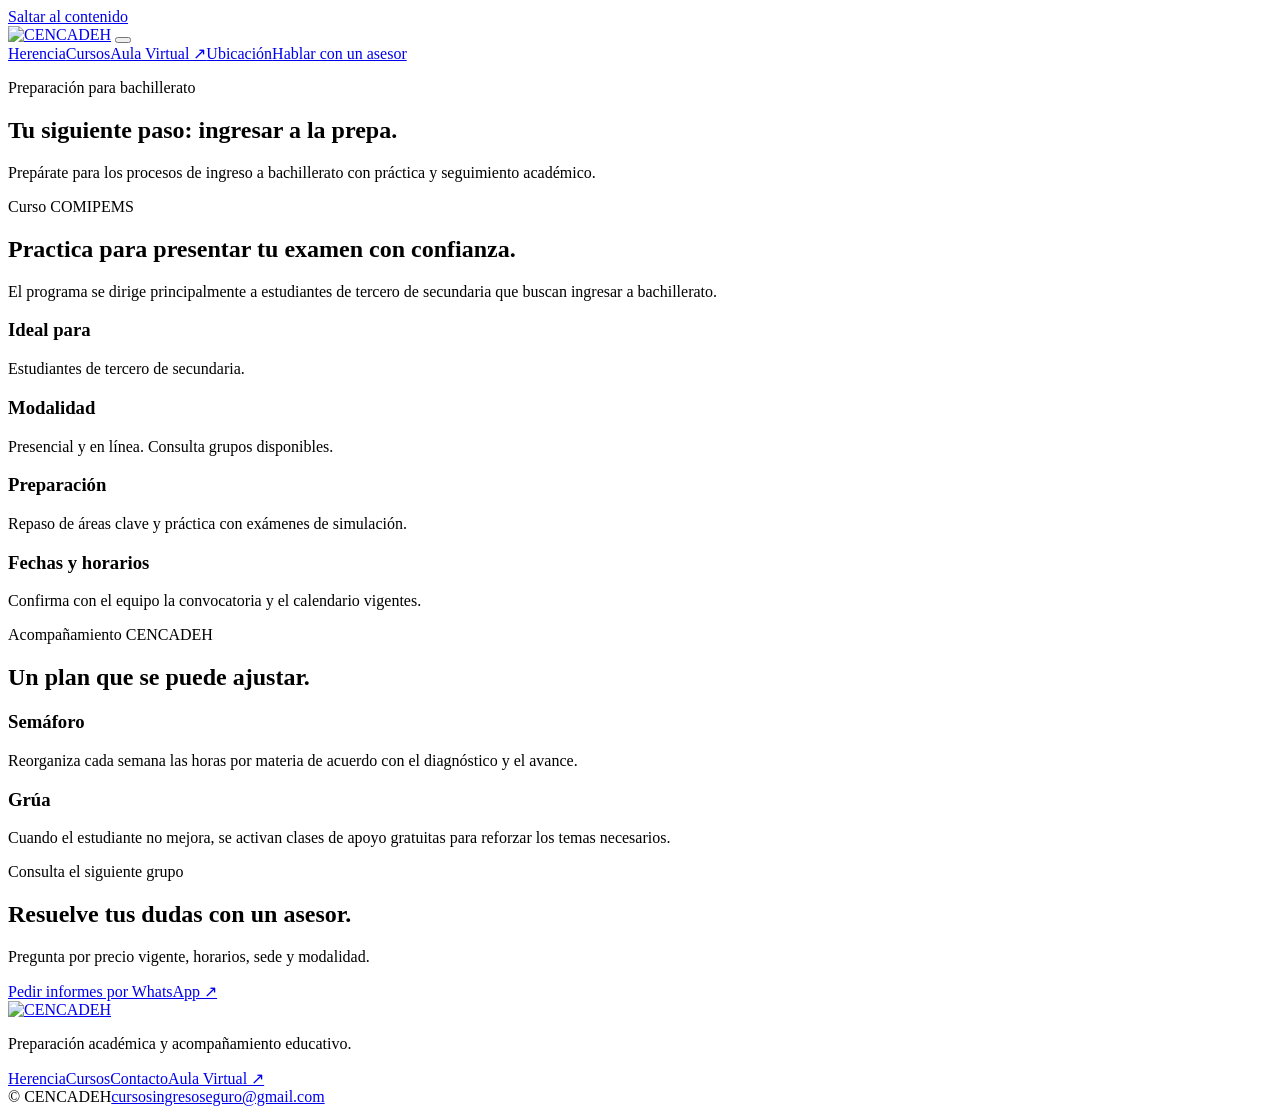
==== bachillerato.html @ 164746c4 "Add files via upload" ====
<!doctype html>
<html lang="es">
<head>
    <meta charset="utf-8">
    <meta name="viewport" content="width=device-width, initial-scale=1">
    <meta name="description" content="Conoce la preparación CENCADEH para el examen de ingreso a bachillerato y consulta con un asesor.">
    <meta name="theme-color" content="#762641">
    <title>Curso COMIPEMS | Preparación CENCADEH</title>
    <link rel="icon" href="img/logocencadeh.png">
    <link rel="stylesheet" href="css/site.css">
</head>
<body>
    <a class="skip-link" href="#contenido">Saltar al contenido</a>
    <header class="site-header"><div class="container nav-shell">
        <a class="brand" href="index.html" aria-label="CENCADEH, inicio"><img src="img/logocencadeh.png" alt="CENCADEH" width="178" height="52"></a>
        <button class="nav-toggle" type="button" data-menu-button aria-expanded="false" aria-controls="main-navigation" aria-label="Abrir menú"><span class="nav-toggle-icon" aria-hidden="true"></span></button>
        <nav class="main-nav" id="main-navigation" data-main-nav aria-label="Navegación principal">
            <a href="cencadeh.html">Herencia</a><a href="courses.html" aria-current="page">Cursos</a><a class="nav-student" href="https://www.cencadeh.com.mx/aulavirtual/" target="_blank" rel="noopener noreferrer">Aula Virtual ↗</a><a href="contact.html#ubicacion">Ubicación</a><a class="nav-cta" href="contact.html">Hablar con un asesor</a>
        </nav>
    </div></header>
    <main id="contenido" data-course-theme="red">
        <section class="page-hero" data-course="red"><div class="page-hero-content"><p class="eyebrow">Preparación para bachillerato</p><h1>Tu siguiente paso: ingresar a la prepa.</h1><p>Prepárate para los procesos de ingreso a bachillerato con práctica y seguimiento académico.</p></div></section>
        <section class="section"><div class="container">
            <div class="section-heading"><p class="eyebrow">Curso COMIPEMS</p><h2>Practica para presentar tu examen con confianza.</h2><p>El programa se dirige principalmente a estudiantes de tercero de secundaria que buscan ingresar a bachillerato.</p></div>
            <div class="details-grid">
                <article class="detail-card"><h3>Ideal para</h3><p>Estudiantes de tercero de secundaria.</p></article>
                <article class="detail-card"><h3>Modalidad</h3><p>Presencial y en línea. Consulta grupos disponibles.</p></article>
                <article class="detail-card"><h3>Preparación</h3><p>Repaso de áreas clave y práctica con exámenes de simulación.</p></article>
                <article class="detail-card"><h3>Fechas y horarios</h3><p>Confirma con el equipo la convocatoria y el calendario vigentes.</p></article>
            </div>
        </div></section>
        <section class="section section-soft"><div class="container">
            <div class="section-heading"><p class="eyebrow">Acompañamiento CENCADEH</p><h2>Un plan que se puede ajustar.</h2></div>
            <div class="benefit-list">
                <article class="benefit-card"><h3>Semáforo</h3><p>Reorganiza cada semana las horas por materia de acuerdo con el diagnóstico y el avance.</p></article>
                <article class="benefit-card"><h3>Grúa</h3><p>Cuando el estudiante no mejora, se activan clases de apoyo gratuitas para reforzar los temas necesarios.</p></article>
            </div>
        </div></section>
        <section class="section"><div class="container cta-panel"><div><p class="eyebrow eyebrow-light">Consulta el siguiente grupo</p><h2>Resuelve tus dudas con un asesor.</h2><p>Pregunta por precio vigente, horarios, sede y modalidad.</p></div><a class="button button-gold" href="https://wa.me/525522035373?text=Hola%20CENCADEH%2C%20quiero%20informes%20del%20curso%20de%20ingreso%20a%20bachillerato." target="_blank" rel="noopener noreferrer">Pedir informes por WhatsApp ↗</a></div></section>
    </main>
    <footer class="footer"><div class="container"><div class="footer-main"><div><a class="footer-brand" href="index.html"><img src="img/logocencadeh.png" alt="CENCADEH" width="150" height="43" loading="lazy"></a><p>Preparación académica y acompañamiento educativo.</p></div><nav class="footer-links" aria-label="Enlaces del pie"><a href="cencadeh.html">Herencia</a><a href="courses.html">Cursos</a><a href="contact.html">Contacto</a><a href="https://www.cencadeh.com.mx/aulavirtual/" target="_blank" rel="noopener noreferrer">Aula Virtual ↗</a></nav></div><div class="footer-bottom"><span>© CENCADEH</span><a href="mailto:cursosingresoseguro@gmail.com">cursosingresoseguro@gmail.com</a></div></div></footer>
    <script src="js/site.js" defer></script>
</body>
</html>
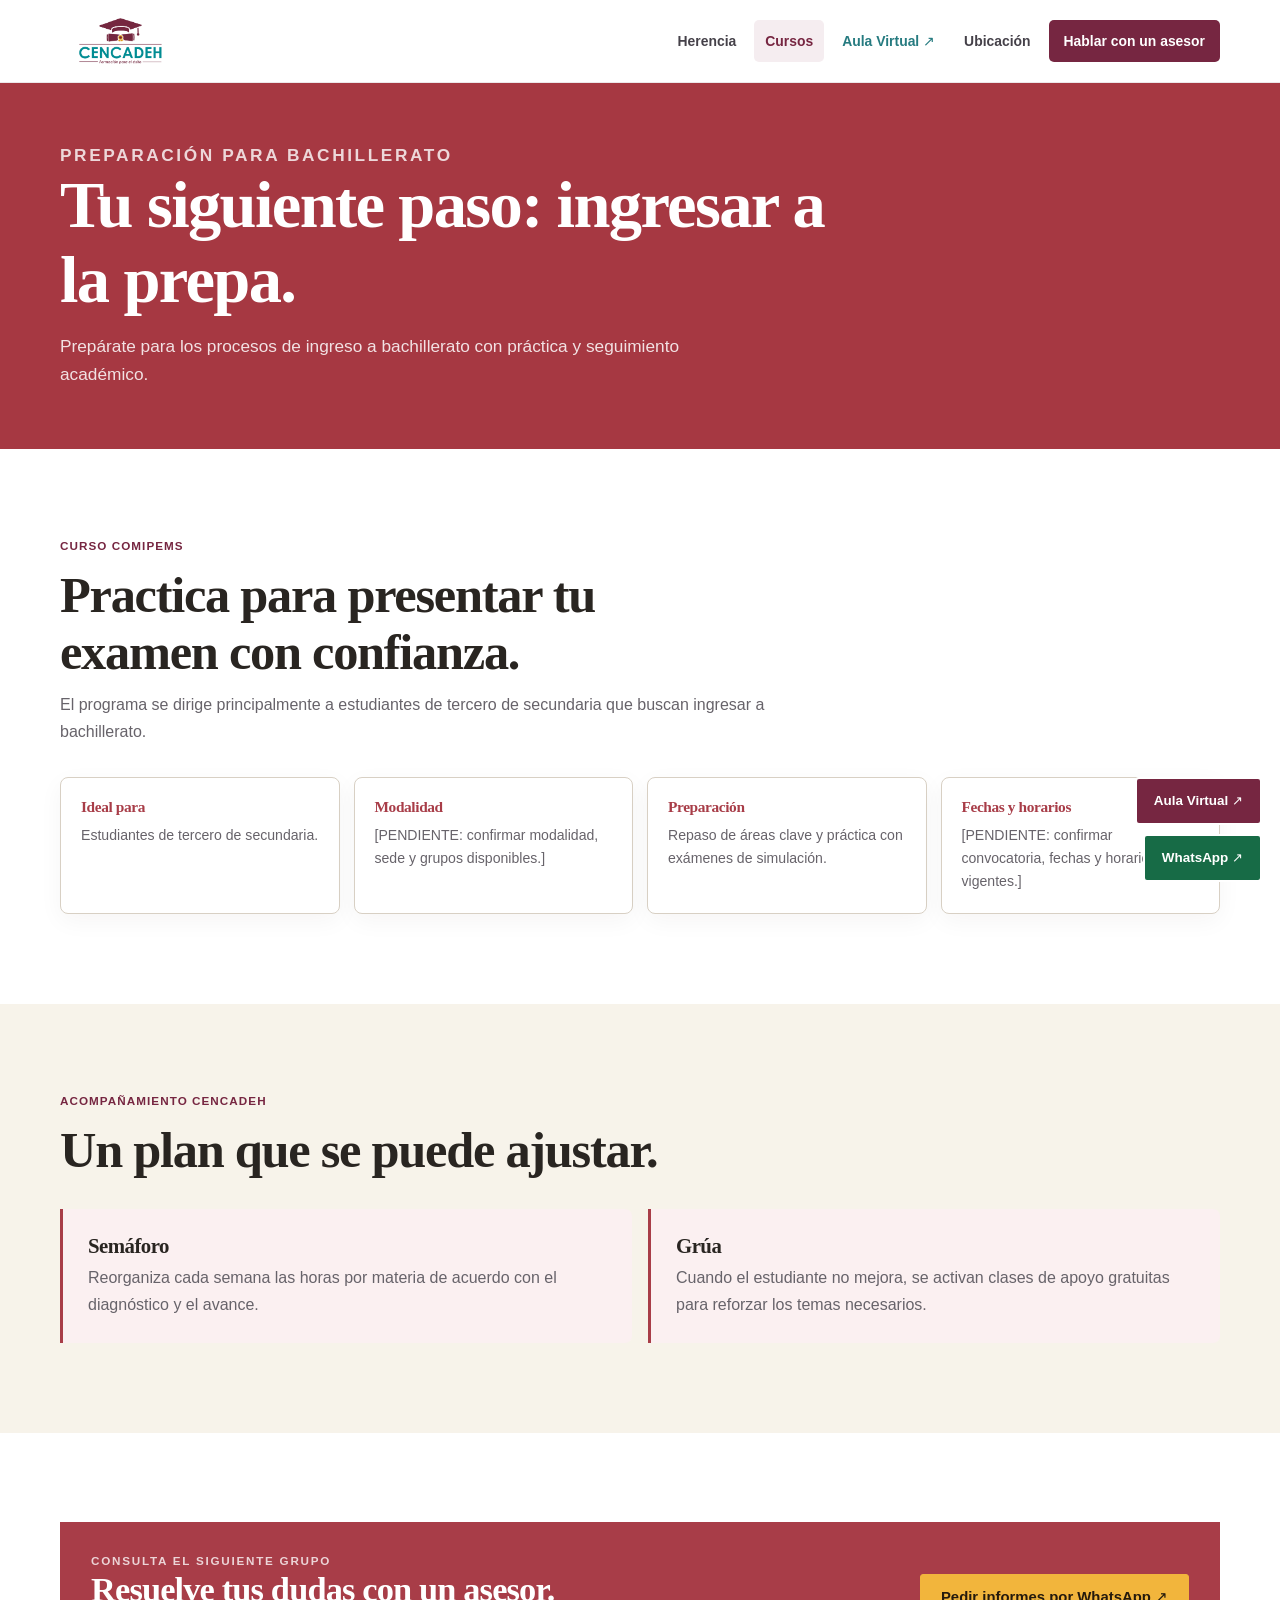
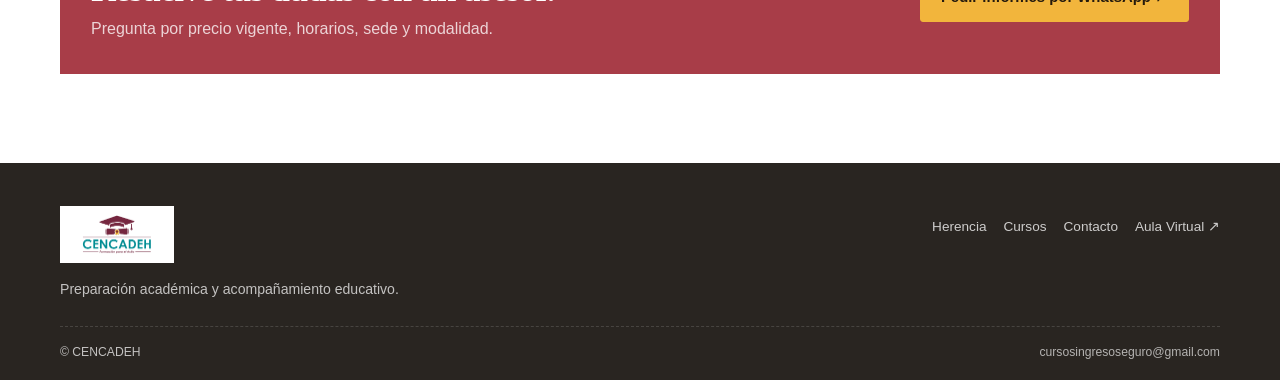
==== commit 28537c15: "Add files via upload" ====
--- a/bachillerato.html
+++ b/bachillerato.html
@@ -24,9 +24,9 @@
             <div class="section-heading"><p class="eyebrow">Curso COMIPEMS</p><h2>Practica para presentar tu examen con confianza.</h2><p>El programa se dirige principalmente a estudiantes de tercero de secundaria que buscan ingresar a bachillerato.</p></div>
             <div class="details-grid">
                 <article class="detail-card"><h3>Ideal para</h3><p>Estudiantes de tercero de secundaria.</p></article>
-                <article class="detail-card"><h3>Modalidad</h3><p>Presencial y en línea. Consulta grupos disponibles.</p></article>
+                <article class="detail-card"><h3>Modalidad</h3><p>[PENDIENTE: confirmar modalidad, sede y grupos disponibles.]</p></article>
                 <article class="detail-card"><h3>Preparación</h3><p>Repaso de áreas clave y práctica con exámenes de simulación.</p></article>
-                <article class="detail-card"><h3>Fechas y horarios</h3><p>Confirma con el equipo la convocatoria y el calendario vigentes.</p></article>
+                <article class="detail-card"><h3>Fechas y horarios</h3><p>[PENDIENTE: confirmar convocatoria, fechas y horarios vigentes.]</p></article>
             </div>
         </div></section>
         <section class="section section-soft"><div class="container">
--- a/css/site.css
+++ b/css/site.css
@@ -0,0 +1,2285 @@
+:root {
+    --plum: #762641;
+    --plum-deep: #451627;
+    --plum-soft: #f5edf0;
+    --teal: #267b80;
+    --gold: #e29400;
+    --ink: #242129;
+    --muted: #67636a;
+    --paper: #faf8f6;
+    --line: #e9e3e1;
+    --white: #fff;
+    --course: var(--plum);
+    --course-soft: var(--plum-soft);
+    font-family: "Segoe UI", Arial, sans-serif;
+    color: var(--ink);
+    background: var(--white);
+    font-synthesis: none;
+    text-rendering: optimizeLegibility;
+}
+
+* {
+    box-sizing: border-box;
+}
+
+html {
+    min-width: 320px;
+    scroll-behavior: smooth;
+    scroll-padding-top: 92px;
+}
+
+body {
+    min-width: 320px;
+    margin: 0;
+    color: var(--ink);
+    background: var(--white);
+    font-size: 16px;
+    line-height: 1.65;
+}
+
+body,
+button,
+a {
+    font-family: "Segoe UI", Arial, sans-serif;
+}
+
+h1,
+h2,
+h3,
+p {
+    margin-top: 0;
+}
+
+h1,
+h2,
+h3 {
+    line-height: 1.13;
+    letter-spacing: -.035em;
+}
+
+h1 {
+    font-size: clamp(2.55rem, 5.5vw, 4.75rem);
+    font-weight: 750;
+}
+
+h2 {
+    font-size: clamp(1.9rem, 3.4vw, 3rem);
+    font-weight: 740;
+}
+
+h3 {
+    font-size: 1.3rem;
+    font-weight: 720;
+}
+
+a {
+    color: var(--plum);
+    text-underline-offset: 3px;
+}
+
+a:focus-visible,
+button:focus-visible {
+    outline: 3px solid var(--gold);
+    outline-offset: 4px;
+}
+
+img {
+    display: block;
+    max-width: 100%;
+}
+
+.skip-link {
+    position: absolute;
+    z-index: 100;
+    top: 8px;
+    left: 8px;
+    padding: 10px 14px;
+    color: #fff;
+    background: var(--plum-deep);
+    transform: translateY(-160%);
+}
+
+.skip-link:focus {
+    transform: translateY(0);
+}
+
+.container {
+    width: min(1160px, calc(100% - 48px));
+    margin-inline: auto;
+}
+
+.site-header {
+    position: sticky;
+    z-index: 20;
+    top: 0;
+    color: var(--ink);
+    background: rgba(255, 255, 255, .97);
+    border-bottom: 1px solid rgba(69, 22, 39, .1);
+    box-shadow: 0 5px 24px rgba(34, 20, 28, .06);
+    backdrop-filter: blur(12px);
+}
+
+.nav-shell {
+    display: flex;
+    min-height: 82px;
+    align-items: center;
+    justify-content: space-between;
+    gap: 24px;
+}
+
+.brand {
+    display: inline-flex;
+    flex: 0 0 auto;
+    align-items: center;
+    text-decoration: none;
+}
+
+.brand img {
+    width: auto;
+    height: 52px;
+    object-fit: contain;
+}
+
+.nav-toggle {
+    display: none;
+    width: 46px;
+    height: 44px;
+    align-items: center;
+    justify-content: center;
+    padding: 0;
+    color: #fff;
+    border: 1px solid var(--plum);
+    border-radius: 7px;
+    background: var(--plum);
+    cursor: pointer;
+}
+
+.nav-toggle:hover {
+    background: var(--plum-deep);
+}
+
+.nav-toggle-icon,
+.nav-toggle-icon::before,
+.nav-toggle-icon::after {
+    position: relative;
+    display: block;
+    width: 21px;
+    height: 2px;
+    border-radius: 2px;
+    background: currentColor;
+    transition: transform .18s ease;
+}
+
+.nav-toggle-icon::before,
+.nav-toggle-icon::after {
+    position: absolute;
+    left: 0;
+    content: "";
+}
+
+.nav-toggle-icon::before {
+    transform: translateY(-6px);
+}
+
+.nav-toggle-icon::after {
+    transform: translateY(6px);
+}
+
+.nav-toggle[aria-expanded="true"] .nav-toggle-icon {
+    background: transparent;
+}
+
+.nav-toggle[aria-expanded="true"] .nav-toggle-icon::before {
+    transform: rotate(45deg);
+}
+
+.nav-toggle[aria-expanded="true"] .nav-toggle-icon::after {
+    transform: rotate(-45deg);
+}
+
+.main-nav {
+    display: flex;
+    align-items: center;
+    justify-content: flex-end;
+    gap: 7px;
+}
+
+.main-nav a {
+    display: inline-flex;
+    min-height: 42px;
+    align-items: center;
+    padding: 8px 11px;
+    color: #454149;
+    border-radius: 5px;
+    font-size: .87rem;
+    font-weight: 650;
+    text-decoration: none;
+    white-space: nowrap;
+}
+
+.main-nav a:hover,
+.main-nav a[aria-current="page"]:not(.button) {
+    color: var(--plum);
+    background: var(--plum-soft);
+}
+
+.main-nav .nav-student {
+    color: var(--teal);
+}
+
+.button {
+    display: inline-flex;
+    min-height: 48px;
+    align-items: center;
+    justify-content: center;
+    gap: 9px;
+    padding: 11px 20px;
+    color: #fff;
+    border: 1px solid var(--plum);
+    border-radius: 6px;
+    background: var(--plum);
+    font-size: .93rem;
+    font-weight: 720;
+    line-height: 1.3;
+    text-align: center;
+    text-decoration: none;
+    transition: transform .18s ease, background-color .18s ease, box-shadow .18s ease;
+}
+
+.button:hover {
+    color: #fff;
+    background: var(--plum-deep);
+    box-shadow: 0 7px 18px rgba(69, 22, 39, .16);
+    transform: translateY(-2px);
+}
+
+.button-gold {
+    color: #251a0d;
+    border-color: #f2b53c;
+    background: #f2b53c;
+}
+
+.button-gold:hover {
+    color: #251a0d;
+    border-color: #ffca60;
+    background: #ffca60;
+}
+
+.button-outline {
+    color: #fff;
+    border-color: rgba(255, 255, 255, .75);
+    background: transparent;
+}
+
+.button-outline:hover {
+    color: var(--plum-deep);
+    border-color: #fff;
+    background: #fff;
+}
+
+.nav-cta {
+    min-height: 42px;
+    padding: 9px 15px !important;
+    color: #fff !important;
+    background: var(--plum) !important;
+}
+
+.eyebrow {
+    margin-bottom: 12px;
+    color: var(--plum);
+    font-size: .73rem;
+    font-weight: 800;
+    letter-spacing: .15em;
+    line-height: 1.4;
+    text-transform: uppercase;
+}
+
+.eyebrow-light {
+    color: #f3c057;
+}
+
+.hero {
+    position: relative;
+    display: grid;
+    min-height: 590px;
+    overflow: hidden;
+    align-items: center;
+    color: #fff;
+    background: var(--plum-deep);
+}
+
+.hero::before {
+    position: absolute;
+    inset: 0 0 0 auto;
+    width: 53%;
+    background-image: linear-gradient(90deg, var(--plum-deep), rgba(69, 22, 39, .06) 40%), url("../img/cencadeh.jpg");
+    background-position: center, center 47%;
+    background-size: cover;
+    content: "";
+}
+
+.hero::after {
+    position: absolute;
+    right: 46%;
+    bottom: -240px;
+    width: 520px;
+    height: 520px;
+    border: 1px solid rgba(255, 255, 255, .11);
+    border-radius: 50%;
+    box-shadow: 0 0 0 36px rgba(255, 255, 255, .035), 0 0 0 74px rgba(255, 255, 255, .025);
+    content: "";
+}
+
+.hero-content {
+    position: relative;
+    z-index: 1;
+    width: min(1160px, calc(100% - 48px));
+    margin: 0 auto;
+    padding-top: 72px;
+    padding-bottom: 83px;
+}
+
+.hero-copy {
+    max-width: 650px;
+}
+
+.hero h1 {
+    max-width: 620px;
+    margin-bottom: 20px;
+    color: #fff;
+}
+
+.hero h1 span {
+    color: #f3c057;
+}
+
+.hero-copy > p:not(.eyebrow):not(.hero-note) {
+    max-width: 535px;
+    margin-bottom: 0;
+    color: rgba(255, 255, 255, .84);
+    font-size: 1.1rem;
+}
+
+.hero-actions {
+    display: flex;
+    flex-wrap: wrap;
+    gap: 12px;
+    margin-top: 27px;
+}
+
+.hero-note {
+    margin: 15px 0 0;
+    color: rgba(255, 255, 255, .7);
+    font-size: .83rem;
+}
+
+.hero-tools {
+    display: grid;
+    width: min(450px, 100%);
+    grid-template-columns: 1fr 1fr;
+    gap: 10px;
+    margin-top: 32px;
+}
+
+.hero-tool {
+    min-height: 85px;
+    padding: 14px 15px;
+    border: 1px solid rgba(255, 255, 255, .24);
+    border-radius: 7px;
+    background: rgba(34, 10, 20, .38);
+    transition: transform .18s ease, background .18s ease;
+}
+
+.hero-tool:hover {
+    background: rgba(255, 255, 255, .1);
+    transform: translateY(-3px);
+}
+
+.hero-tool strong,
+.hero-tool span {
+    display: block;
+}
+
+.hero-tool strong {
+    margin-bottom: 3px;
+    color: #f3c057;
+    font-size: 1.04rem;
+}
+
+.hero-tool span {
+    color: rgba(255, 255, 255, .84);
+    font-size: .8rem;
+    line-height: 1.45;
+}
+
+.section {
+    padding: 82px 0;
+}
+
+.section-soft {
+    background: var(--paper);
+}
+
+.section-dark {
+    color: #fff;
+    background: var(--plum-deep);
+}
+
+.section-dark h2,
+.section-dark h3 {
+    color: #fff;
+}
+
+.section-heading {
+    max-width: 710px;
+    margin: 0 auto 36px;
+    text-align: center;
+}
+
+.section-heading h2 {
+    margin-bottom: 12px;
+}
+
+.section-heading > p:last-child {
+    margin-bottom: 0;
+    color: var(--muted);
+}
+
+.section-dark .section-heading > p:last-child {
+    color: rgba(255, 255, 255, .72);
+}
+
+.audience-grid,
+.course-grid,
+.price-grid,
+.info-grid {
+    display: grid;
+    grid-template-columns: repeat(2, minmax(0, 1fr));
+    gap: 18px;
+}
+
+.audience-card,
+.info-card {
+    min-height: 210px;
+    padding: 27px;
+    border: 1px solid var(--line);
+    border-radius: 9px;
+    background: #fff;
+    box-shadow: 0 8px 28px rgba(40, 30, 34, .045);
+}
+
+.audience-card:first-child {
+    border-top: 3px solid var(--plum);
+}
+
+.audience-card:last-child {
+    border-top: 3px solid var(--teal);
+}
+
+.card-index {
+    color: #817b82;
+    font-size: .7rem;
+    font-weight: 800;
+    letter-spacing: .13em;
+}
+
+.audience-card h3 {
+    margin: 13px 0 8px;
+}
+
+.audience-card p,
+.info-card p {
+    color: var(--muted);
+}
+
+.text-link {
+    display: inline-flex;
+    align-items: center;
+    gap: 8px;
+    color: var(--plum);
+    font-size: .9rem;
+    font-weight: 750;
+    text-decoration: none;
+}
+
+.text-link:hover {
+    color: var(--plum-deep);
+    text-decoration: underline;
+    text-underline-offset: 4px;
+}
+
+.text-link-light {
+    color: #f3c057;
+}
+
+.text-link-light:hover {
+    color: #ffda8b;
+}
+
+.method-layout {
+    display: grid;
+    grid-template-columns: .82fr 1.18fr;
+    align-items: center;
+    gap: 64px;
+}
+
+.method-copy h2 {
+    margin-bottom: 16px;
+}
+
+.method-copy > p:not(.eyebrow) {
+    color: rgba(255, 255, 255, .72);
+}
+
+.method-item {
+    display: grid;
+    grid-template-columns: 45px 1fr;
+    gap: 15px;
+    padding: 22px 0;
+    border-top: 1px solid rgba(255, 255, 255, .19);
+}
+
+.method-item:last-child {
+    border-bottom: 1px solid rgba(255, 255, 255, .19);
+}
+
+.method-number {
+    color: #f3c057;
+    font-size: .9rem;
+    font-weight: 800;
+}
+
+.method-item h3 {
+    display: flex;
+    flex-wrap: wrap;
+    align-items: center;
+    gap: 10px;
+    margin-bottom: 7px;
+    font-size: 1.15rem;
+}
+
+.method-item p {
+    margin: 0;
+    color: rgba(255, 255, 255, .72);
+}
+
+.tag {
+    display: inline-flex;
+    align-items: center;
+    padding: 4px 9px;
+    color: #ffe0a3;
+    border-radius: 100px;
+    background: rgba(226, 148, 0, .18);
+    font-size: .66rem;
+    font-weight: 750;
+    letter-spacing: .025em;
+}
+
+.course-grid {
+    grid-template-columns: repeat(4, minmax(0, 1fr));
+}
+
+.course-card {
+    --course: #762641;
+    --course-shade: #451627;
+    position: relative;
+    display: flex;
+    min-height: 255px;
+    flex-direction: column;
+    align-items: flex-start;
+    justify-content: flex-end;
+    overflow: hidden;
+    padding: 23px;
+    color: #fff;
+    border-radius: 8px;
+    background: linear-gradient(145deg, var(--course), var(--course-shade));
+    isolation: isolate;
+    text-decoration: none;
+    transition: transform .2s ease, box-shadow .2s ease;
+}
+
+.course-card::before,
+.course-card::after {
+    position: absolute;
+    z-index: -1;
+    content: "";
+}
+
+.course-card::before {
+    top: -45px;
+    right: -24px;
+    width: 155px;
+    height: 155px;
+    border: 1px solid rgba(255, 255, 255, .36);
+    border-radius: 50%;
+    box-shadow: 0 0 0 22px rgba(255, 255, 255, .065), 0 0 0 46px rgba(255, 255, 255, .04);
+}
+
+.course-card::after {
+    inset: 52% 0 0;
+    background: linear-gradient(transparent, rgba(0, 0, 0, .2));
+}
+
+.course-card:hover {
+    color: #fff;
+    box-shadow: 0 14px 30px rgba(31, 19, 26, .16);
+    transform: translateY(-4px);
+}
+
+.course-card[data-course="red"] {
+    --course: #b5434b;
+    --course-shade: #762641;
+}
+
+.course-card[data-course="green"] {
+    --course: #32906c;
+    --course-shade: #175940;
+}
+
+.course-card[data-course="purple"] {
+    --course: #8053a0;
+    --course-shade: #4c2c6c;
+}
+
+.course-card[data-course="blue"] {
+    --course: #3d79ad;
+    --course-shade: #214d78;
+}
+
+.course-card[data-course="teal"] {
+    --course: #31858a;
+    --course-shade: #1b5458;
+}
+
+.course-type {
+    position: absolute;
+    top: 20px;
+    left: 23px;
+    color: rgba(255, 255, 255, .82);
+    font-size: .65rem;
+    font-weight: 800;
+    letter-spacing: .13em;
+}
+
+.course-num {
+    margin-bottom: 8px;
+    color: rgba(255, 255, 255, .57);
+    font-size: .79rem;
+    font-weight: 750;
+}
+
+.course-card h3 {
+    max-width: 210px;
+    margin-bottom: 17px;
+    color: #fff;
+    font-size: 1.35rem;
+}
+
+.course-arrow {
+    font-size: .84rem;
+    font-weight: 750;
+}
+
+.section-note {
+    margin: 22px 0 0;
+    color: var(--muted);
+    font-size: .88rem;
+    text-align: center;
+}
+
+.section-note a {
+    font-weight: 700;
+}
+
+.price-grid {
+    grid-template-columns: repeat(3, minmax(0, 1fr));
+}
+
+.price-card {
+    position: relative;
+    padding: 28px 24px;
+    border: 1px solid var(--line);
+    border-radius: 8px;
+    background: #fff;
+    text-align: center;
+}
+
+.price-card.featured {
+    border: 2px solid var(--plum);
+    box-shadow: 0 12px 30px rgba(69, 22, 39, .1);
+}
+
+.plan-label {
+    margin-bottom: 8px;
+    font-size: 1.05rem;
+    font-weight: 750;
+}
+
+.price {
+    margin-bottom: 0;
+    color: var(--plum);
+    font-size: 2.5rem;
+    font-weight: 780;
+    letter-spacing: -.06em;
+    line-height: 1.1;
+}
+
+.price small {
+    color: var(--muted);
+    font-size: .84rem;
+    font-weight: 500;
+    letter-spacing: 0;
+}
+
+.price-caveat {
+    margin: 7px 0 18px;
+    color: #777179;
+    font-size: .76rem;
+}
+
+.price-card .button {
+    width: 100%;
+}
+
+.student-banner {
+    display: grid;
+    grid-template-columns: 1fr auto;
+    align-items: center;
+    gap: 28px;
+    padding: 34px;
+    color: #fff;
+    border-radius: 9px;
+    background: #272329;
+}
+
+.student-banner h2 {
+    margin-bottom: 10px;
+    color: #fff;
+}
+
+.student-banner p {
+    margin-bottom: 0;
+    color: rgba(255, 255, 255, .72);
+}
+
+.schedule-card {
+    display: grid;
+    grid-template-columns: 12px 1fr auto;
+    align-items: center;
+    gap: 14px;
+    max-width: 750px;
+    margin: 0 auto;
+    padding: 22px;
+    border: 1px solid var(--line);
+    border-radius: 8px;
+    background: #fff;
+}
+
+.schedule-dot {
+    width: 10px;
+    height: 10px;
+    border-radius: 50%;
+    background: var(--gold);
+}
+
+.schedule-card strong,
+.schedule-card small {
+    display: block;
+}
+
+.schedule-card small {
+    color: var(--muted);
+}
+
+.location-grid,
+.contact-grid,
+.about-grid {
+    display: grid;
+    grid-template-columns: .85fr 1.15fr;
+    align-items: center;
+    gap: 52px;
+}
+
+.location-copy h2,
+.contact-copy h2,
+.about-copy h2 {
+    margin-bottom: 14px;
+}
+
+.location-copy p,
+.contact-copy p,
+.about-copy p {
+    color: var(--muted);
+}
+
+.map-frame {
+    min-height: 320px;
+    overflow: hidden;
+    border: 1px solid var(--line);
+    border-radius: 8px;
+    background: #eee9e6;
+}
+
+.map-frame iframe {
+    display: block;
+    width: 100%;
+    height: 320px;
+    border: 0;
+}
+
+.branch-photo {
+    width: 100%;
+    max-height: 430px;
+    aspect-ratio: 16 / 10;
+    border-radius: 9px;
+    object-fit: cover;
+}
+
+.contact-list {
+    display: grid;
+    gap: 14px;
+    margin: 23px 0;
+}
+
+.contact-item {
+    display: grid;
+    grid-template-columns: 43px 1fr;
+    align-items: center;
+    gap: 12px;
+}
+
+.contact-icon {
+    display: grid;
+    width: 42px;
+    height: 42px;
+    place-items: center;
+    color: var(--plum);
+    border-radius: 50%;
+    background: var(--plum-soft);
+    font-size: .95rem;
+    font-weight: 800;
+}
+
+.contact-item strong,
+.contact-item a,
+.contact-item span {
+    display: block;
+}
+
+.contact-item strong {
+    font-size: .83rem;
+}
+
+.contact-item a,
+.contact-item span {
+    color: var(--muted);
+    font-size: .91rem;
+    overflow-wrap: anywhere;
+}
+
+.page-hero {
+    --page-color: var(--plum);
+    --page-shade: #451627;
+    position: relative;
+    display: grid;
+    min-height: 300px;
+    overflow: hidden;
+    align-items: center;
+    color: #fff;
+    background: linear-gradient(115deg, var(--page-shade), var(--page-color));
+}
+
+.page-hero::after {
+    position: absolute;
+    top: -150px;
+    right: 5%;
+    width: 410px;
+    height: 410px;
+    border: 1px solid rgba(255, 255, 255, .2);
+    border-radius: 50%;
+    box-shadow: 0 0 0 35px rgba(255, 255, 255, .045), 0 0 0 72px rgba(255, 255, 255, .03);
+    content: "";
+}
+
+.page-hero[data-course="red"] {
+    --page-color: #b5434b;
+    --page-shade: #762641;
+}
+
+.page-hero[data-course="green"] {
+    --page-color: #32906c;
+    --page-shade: #175940;
+}
+
+.page-hero[data-course="purple"] {
+    --page-color: #8053a0;
+    --page-shade: #4c2c6c;
+}
+
+.page-hero[data-course="blue"] {
+    --page-color: #3d79ad;
+    --page-shade: #214d78;
+}
+
+.page-hero[data-course="teal"] {
+    --page-color: #31858a;
+    --page-shade: #1b5458;
+}
+
+main[data-course-theme="red"] {
+    --course: #a83d48;
+    --course-soft: #fbf0f1;
+}
+
+main[data-course-theme="green"] {
+    --course: #287451;
+    --course-soft: #edf6f0;
+}
+
+main[data-course-theme="purple"] {
+    --course: #704586;
+    --course-soft: #f5eff8;
+}
+
+main[data-course-theme="blue"] {
+    --course: #2c6594;
+    --course-soft: #eef4f9;
+}
+
+main[data-course-theme="teal"] {
+    --course: #287b80;
+    --course-soft: #eef6f6;
+}
+
+.page-hero-content {
+    position: relative;
+    z-index: 1;
+    width: min(1160px, calc(100% - 48px));
+    margin: 0 auto;
+    padding: 60px 0;
+}
+
+.page-hero {
+    background: var(--page-color);
+}
+
+.page-hero::after {
+    display: none;
+}
+
+.page-hero[data-course="red"] { --page-color: #a63842; }
+.page-hero[data-course="green"] { --page-color: #267451; }
+.page-hero[data-course="purple"] { --page-color: #704586; }
+.page-hero[data-course="blue"] { --page-color: #2c6594; }
+.page-hero[data-course="teal"] { --page-color: #287b80; }
+
+.detail-card,
+.benefit-card,
+.heritage-panel,
+.map-frame {
+    border-radius: 0;
+    box-shadow: none;
+}
+
+.detail-card {
+    border-color: var(--line);
+    background: #fffdf8;
+}
+
+.benefit-card {
+    border-radius: 0;
+    background: var(--course-soft);
+}
+
+.notice {
+    border-left-color: var(--gold);
+}
+
+.page-hero h1 {
+    max-width: 800px;
+    margin-bottom: 14px;
+    color: #fff;
+    font-size: clamp(2.5rem, 5.2vw, 4.2rem);
+}
+
+.page-hero p {
+    max-width: 630px;
+    margin-bottom: 0;
+    color: rgba(255, 255, 255, .85);
+    font-size: 1.08rem;
+}
+
+.page-hero .eyebrow {
+    color: rgba(255, 255, 255, .8);
+}
+
+.details-grid {
+    display: grid;
+    grid-template-columns: repeat(4, minmax(0, 1fr));
+    gap: 14px;
+    margin-top: 32px;
+}
+
+.detail-card {
+    padding: 20px;
+    border: 1px solid var(--line);
+    border-radius: 8px;
+    background: #fff;
+    box-shadow: 0 7px 24px rgba(40, 30, 34, .045);
+}
+
+.detail-card h3 {
+    margin-bottom: 8px;
+    color: var(--course);
+    font-size: .96rem;
+}
+
+.detail-card p,
+.detail-card ul {
+    margin: 0;
+    color: var(--muted);
+    font-size: .88rem;
+}
+
+.detail-card ul {
+    padding-left: 18px;
+}
+
+.detail-card li + li {
+    margin-top: 5px;
+}
+
+.benefit-list {
+    display: grid;
+    grid-template-columns: repeat(2, minmax(0, 1fr));
+    gap: 16px;
+}
+
+.benefit-card {
+    padding: 25px;
+    border-left: 3px solid var(--course);
+    border-radius: 0 7px 7px 0;
+    background: var(--course-soft);
+}
+
+.benefit-card h3 {
+    margin-bottom: 8px;
+}
+
+.benefit-card p,
+.benefit-card ul {
+    margin-bottom: 0;
+    color: var(--muted);
+}
+
+.benefit-card ul {
+    padding-left: 20px;
+}
+
+.cta-panel {
+    display: flex;
+    align-items: center;
+    justify-content: space-between;
+    gap: 25px;
+    padding: 31px;
+    color: #fff;
+    border-radius: 8px;
+    background: var(--course);
+}
+
+.cta-panel h2 {
+    margin-bottom: 8px;
+    color: #fff;
+    font-size: clamp(1.55rem, 3vw, 2.15rem);
+}
+
+.cta-panel p {
+    margin: 0;
+    color: rgba(255, 255, 255, .78);
+}
+
+.heritage-panel {
+    padding: 28px;
+    border: 1px dashed rgba(118, 38, 65, .34);
+    border-radius: 8px;
+    background: var(--paper);
+}
+
+.heritage-panel strong {
+    display: block;
+    margin-bottom: 8px;
+}
+
+.heritage-panel p {
+    margin-bottom: 0;
+    color: var(--muted);
+}
+
+.footer {
+    padding: 43px 0 18px;
+    color: rgba(255, 255, 255, .72);
+    background: #242027;
+}
+
+.footer-main {
+    display: grid;
+    grid-template-columns: 1fr auto;
+    align-items: start;
+    gap: 34px;
+}
+
+.footer-brand {
+    display: inline-flex;
+    padding: 7px;
+    border-radius: 4px;
+    background: #fff;
+}
+
+.footer-brand img {
+    width: auto;
+    height: 43px;
+}
+
+.footer p {
+    margin: 13px 0 0;
+    font-size: .88rem;
+}
+
+.footer-links {
+    display: flex;
+    flex-wrap: wrap;
+    justify-content: flex-end;
+    gap: 8px 17px;
+    padding-top: 10px;
+}
+
+.footer-links a {
+    color: rgba(255, 255, 255, .77);
+    font-size: .85rem;
+    text-decoration: none;
+}
+
+.footer-links a:hover {
+    color: #fff;
+    text-decoration: underline;
+}
+
+.footer-bottom {
+    display: flex;
+    justify-content: space-between;
+    gap: 15px;
+    margin-top: 25px;
+    padding-top: 15px;
+    border-top: 1px solid rgba(255, 255, 255, .14);
+    font-size: .76rem;
+}
+
+.footer-bottom a {
+    color: rgba(255, 255, 255, .65);
+    text-decoration: none;
+}
+
+.notice {
+    padding: 13px 15px;
+    color: #574c37;
+    border-left: 3px solid var(--gold);
+    background: #fcf6e9;
+    font-size: .86rem;
+}
+
+.notice-spaced {
+    margin-top: 18px;
+}
+
+.section-divider {
+    height: 1px;
+    border: 0;
+    background: var(--line);
+}
+
+@media (max-width: 980px) {
+    .nav-shell {
+        min-height: 74px;
+    }
+
+    .brand img {
+        height: 47px;
+    }
+
+    .nav-toggle {
+        display: inline-flex;
+        flex: 0 0 auto;
+    }
+
+    .main-nav {
+        position: absolute;
+        top: calc(100% - 1px);
+        right: 0;
+        left: 0;
+        display: none;
+        align-items: stretch;
+        padding: 10px max(24px, calc((100vw - 1160px) / 2)) 19px;
+        border-bottom: 1px solid var(--line);
+        background: #fff;
+        box-shadow: 0 14px 22px rgba(34, 20, 28, .1);
+    }
+
+    .main-nav.is-open {
+        display: flex;
+        flex-direction: column;
+    }
+
+    .main-nav a {
+        min-height: 43px;
+        justify-content: flex-start;
+        padding: 10px 12px;
+    }
+
+    .main-nav .nav-cta {
+        justify-content: center;
+        margin-top: 5px;
+    }
+
+    .hero {
+        min-height: 540px;
+    }
+
+    .hero::before {
+        width: 58%;
+        opacity: .68;
+    }
+
+    .course-grid {
+        grid-template-columns: repeat(2, minmax(0, 1fr));
+    }
+
+    .details-grid {
+        grid-template-columns: repeat(2, minmax(0, 1fr));
+    }
+}
+
+@media (max-width: 680px) {
+    html {
+        scroll-padding-top: 74px;
+    }
+
+    .container {
+        width: min(100% - 36px, 540px);
+    }
+
+    .hero {
+        min-height: auto;
+    }
+
+    .hero::before {
+        inset: 0;
+        width: 100%;
+        opacity: 1;
+        background-image: linear-gradient(90deg, rgba(69, 22, 39, .68), rgba(69, 22, 39, .35)), url("../img/cencadeh.jpg");
+        background-position: center, 57% center;
+    }
+
+    .hero::after {
+        right: -300px;
+        bottom: -270px;
+    }
+
+    .hero-content {
+        width: min(100% - 36px, 540px);
+        padding-top: 58px;
+        padding-bottom: 61px;
+    }
+
+    .hero h1 {
+        font-size: clamp(2.45rem, 11vw, 3.6rem);
+    }
+
+    .hero-copy > p:not(.eyebrow):not(.hero-note) {
+        font-size: 1rem;
+    }
+
+    .hero-actions {
+        align-items: stretch;
+        flex-direction: column;
+    }
+
+    .hero-actions .button {
+        width: 100%;
+    }
+
+    .hero-tools {
+        grid-template-columns: 1fr;
+    }
+
+    .hero-tool {
+        min-height: auto;
+    }
+
+    .section {
+        padding: 61px 0;
+    }
+
+    .audience-grid,
+    .course-grid,
+    .price-grid,
+    .info-grid,
+    .method-layout,
+    .location-grid,
+    .contact-grid,
+    .about-grid,
+    .benefit-list {
+        grid-template-columns: 1fr;
+    }
+
+    .method-layout {
+        gap: 24px;
+    }
+
+    .course-card {
+        min-height: 218px;
+    }
+
+    .student-banner {
+        grid-template-columns: 1fr;
+        padding: 25px;
+    }
+
+    .student-banner .button {
+        width: 100%;
+    }
+
+    .schedule-card {
+        grid-template-columns: 12px 1fr;
+    }
+
+    .schedule-card .text-link {
+        grid-column: 2;
+    }
+
+    .page-hero {
+        min-height: 250px;
+    }
+
+    .page-hero-content {
+        width: min(100% - 36px, 540px);
+        padding: 48px 0;
+    }
+
+    .page-hero::after {
+        right: -190px;
+    }
+
+    .details-grid {
+        grid-template-columns: repeat(2, minmax(0, 1fr));
+        gap: 10px;
+    }
+
+    .detail-card {
+        padding: 16px;
+    }
+
+    .cta-panel {
+        align-items: stretch;
+        flex-direction: column;
+        padding: 24px;
+    }
+
+    .footer-main {
+        grid-template-columns: 1fr;
+        gap: 20px;
+    }
+
+    .footer-links {
+        justify-content: flex-start;
+    }
+
+    .footer-bottom {
+        flex-direction: column;
+        gap: 5px;
+    }
+}
+
+@media (max-width: 400px) {
+    .container,
+    .hero-content,
+    .page-hero-content {
+        width: calc(100% - 30px);
+    }
+
+    .details-grid {
+        grid-template-columns: 1fr;
+    }
+
+    .hero h1 {
+        font-size: 2.35rem;
+    }
+}
+
+@media (prefers-reduced-motion: reduce) {
+    *,
+    *::before,
+    *::after {
+        scroll-behavior: auto !important;
+        transition-duration: .01ms !important;
+        animation-duration: .01ms !important;
+    }
+}
+
+:root {
+    --gold: #e29400;
+    --paper: #f7f3ea;
+    --line: #d8d0c4;
+    --ink: #292521;
+}
+
+body,
+button,
+a {
+    font-family: "Segoe UI", Arial, sans-serif;
+}
+
+h1,
+h2,
+h3,
+.seal-number,
+.price {
+    font-family: Georgia, "Times New Roman", serif;
+    letter-spacing: -.025em;
+}
+
+.section {
+    padding-block: clamp(52px, 7vw, 92px);
+}
+
+.section-heading {
+    max-width: 760px;
+    margin: 0 0 30px;
+    text-align: left;
+}
+
+.section-heading .eyebrow,
+.feature-copy .eyebrow,
+.heritage-layout .eyebrow {
+    letter-spacing: .09em;
+}
+
+.section-heading h2,
+.feature-copy h2,
+.heritage-layout h2 {
+    max-width: 700px;
+    font-size: clamp(2rem, 4.2vw, 3.15rem);
+}
+
+.site-header {
+    box-shadow: none;
+    backdrop-filter: none;
+}
+
+.main-nav {
+    box-shadow: none;
+}
+
+.hero::after {
+    display: none;
+}
+
+.nav-cta,
+.button,
+.nav-toggle {
+    border-radius: 3px;
+}
+
+.button {
+    box-shadow: none;
+}
+
+.button:hover {
+    box-shadow: none;
+}
+
+.student-banner,
+.cta-panel {
+    border-radius: 0;
+    box-shadow: none;
+}
+
+.hero {
+    min-height: 610px;
+    background: #451627;
+}
+
+.hero::after {
+    display: none;
+}
+
+.hero h1 {
+    font-size: clamp(2.8rem, 5.5vw, 4.9rem);
+}
+
+.hero h1 span {
+    color: #f4c55a;
+}
+
+.hero-whatsapp {
+    display: inline-flex;
+    margin-top: 18px;
+    color: #fff;
+    font-size: .94rem;
+    font-weight: 700;
+    text-underline-offset: 4px;
+}
+
+.trust-strip {
+    padding: 26px 0;
+    border-bottom: 1px solid var(--line);
+    background: #fffdf8;
+}
+
+.trust-grid {
+    display: grid;
+    grid-template-columns: repeat(3, minmax(0, 1fr));
+}
+
+.trust-seal {
+    display: grid;
+    justify-items: center;
+    padding: 12px;
+    border-right: 1px dashed #b9ae9f;
+    text-align: center;
+}
+
+.trust-seal:last-child {
+    border-right: 0;
+}
+
+.seal-number {
+    color: var(--plum);
+    font-size: clamp(2rem, 4vw, 3rem);
+    font-weight: 700;
+    line-height: 1.1;
+}
+
+.seal-label {
+    font-size: .94rem;
+    font-weight: 700;
+}
+
+.pending-label,
+.pending-note {
+    color: #6b5833;
+    font-size: .79rem;
+    font-weight: 650;
+}
+
+.audience-section {
+    background: #fff;
+}
+
+.audience-card,
+.info-card {
+    min-height: 0;
+    border: 1px solid var(--line);
+    border-radius: 0;
+    box-shadow: none;
+}
+
+.audience-card {
+    border-top: 3px solid var(--plum);
+}
+
+.audience-card:last-child {
+    border-top-color: var(--gold);
+}
+
+.card-index {
+    color: var(--plum);
+}
+
+.feature-section {
+    background: var(--paper);
+}
+
+.feature-layout,
+.semaforo-layout,
+.heritage-layout,
+.resources-layout {
+    display: grid;
+    grid-template-columns: minmax(0, .85fr) minmax(0, 1.15fr);
+    align-items: center;
+    gap: clamp(28px, 7vw, 92px);
+}
+
+.feature-copy h2,
+.heritage-layout h2 {
+    margin-bottom: 18px;
+}
+
+.feature-copy > p:not(.eyebrow),
+.heritage-layout > div:first-child > p:not(.eyebrow),
+.resources-layout > div:first-child > p:not(.eyebrow) {
+    color: var(--muted);
+}
+
+.feature-illustration {
+    min-height: 285px;
+    display: grid;
+    align-content: center;
+    justify-items: center;
+    padding: 24px;
+    border: 1px solid var(--line);
+    background: #fffdf8;
+    color: var(--plum);
+}
+
+.feature-illustration svg {
+    width: min(100%, 300px);
+    height: auto;
+}
+
+.feature-illustration span {
+    color: var(--muted);
+    font-size: .85rem;
+    font-weight: 650;
+}
+
+.semaforo-section {
+    background: #fff;
+}
+
+.pending-note {
+    display: block;
+    margin: 14px 0 20px;
+}
+
+.study-board {
+    padding: clamp(18px, 3vw, 32px);
+    border: 1px solid #cfc6b8;
+    background-color: #fffdf8;
+    background-image: linear-gradient(rgba(118, 38, 65, .045) 1px, transparent 1px);
+    background-size: 100% 34px;
+}
+
+.board-heading {
+    display: flex;
+    justify-content: space-between;
+    gap: 12px;
+    padding-bottom: 15px;
+    border-bottom: 2px solid var(--plum);
+    color: var(--plum);
+    font-size: .82rem;
+    letter-spacing: .07em;
+}
+
+.board-heading span,
+.board-footer {
+    color: var(--muted);
+    font-size: .76rem;
+    letter-spacing: 0;
+}
+
+.study-row {
+    display: grid;
+    grid-template-columns: 18px minmax(0, 1fr) 48px 82px;
+    align-items: center;
+    gap: 12px;
+    min-height: 55px;
+    border-bottom: 1px solid var(--line);
+}
+
+.study-light {
+    width: 14px;
+    height: 14px;
+    border: 1px solid rgba(0, 0, 0, .2);
+    border-radius: 50%;
+    background: var(--signal);
+}
+
+.study-row[data-state="red"] { --signal: #b83232; }
+.study-row[data-state="yellow"] { --signal: #e29400; }
+.study-row[data-state="green"] { --signal: #32815c; }
+
+.study-row strong {
+    font-variant-numeric: tabular-nums;
+}
+
+.study-status {
+    color: var(--muted);
+    font-size: .78rem;
+}
+
+.board-footer {
+    padding-top: 15px;
+}
+
+.course-section {
+    background: var(--paper);
+}
+
+.course-card {
+    min-height: 205px;
+    justify-content: flex-end;
+    gap: 13px;
+    padding: 22px;
+    border-left: 6px solid rgba(255, 255, 255, .45);
+    border-radius: 0;
+    background: var(--course);
+    box-shadow: none;
+}
+
+.course-card::before,
+.course-card::after {
+    display: none;
+}
+
+.course-card[data-course="red"] { --course: #a63842; }
+.course-card[data-course="green"] { --course: #267451; }
+.course-card[data-course="purple"] { --course: #704586; }
+.course-card[data-course="blue"] { --course: #2c6594; }
+.course-card[data-course="teal"] { --course: #287b80; }
+
+.course-card:hover {
+    box-shadow: none;
+    transform: translateY(-2px);
+}
+
+.course-type {
+    position: static;
+    color: rgba(255, 255, 255, .86);
+}
+
+.course-card h3 {
+    margin: 0;
+}
+
+.course-arrow {
+    margin-top: 6px;
+}
+
+.course-section > .container > .pending-note {
+    margin-top: 18px;
+}
+
+.price-section {
+    background: #fff;
+}
+
+.price-grid {
+    gap: 16px;
+}
+
+.price-card {
+    display: flex;
+    min-height: 285px;
+    flex-direction: column;
+    align-items: stretch;
+    padding: 25px 22px 20px;
+    border: 1px solid #cfc6b8;
+    border-radius: 0;
+    background: #fffdf8;
+    text-align: left;
+    box-shadow: none;
+}
+
+.price-card::before {
+    height: 10px;
+    margin: -25px -22px 22px;
+    border-bottom: 1px dashed #b9ae9f;
+    background: repeating-linear-gradient(90deg, transparent 0 9px, #d8d0c4 9px 10px);
+    content: "";
+}
+
+.price-card.featured {
+    border: 2px solid var(--plum);
+    box-shadow: none;
+}
+
+.ticket-kicker {
+    color: var(--muted);
+    font-size: .67rem;
+    font-weight: 800;
+    letter-spacing: .13em;
+}
+
+.plan-label {
+    margin: 7px 0;
+}
+
+.price {
+    font-size: clamp(2.15rem, 3.6vw, 2.8rem);
+}
+
+.price-caveat {
+    flex: 1;
+    margin: 9px 0 18px;
+}
+
+.popular-label {
+    position: absolute;
+    top: -12px;
+    right: 12px;
+    padding: 4px 9px;
+    color: #fff;
+    background: var(--plum);
+    font-size: .67rem;
+    font-weight: 800;
+    letter-spacing: .06em;
+}
+
+.enrollment-section {
+    background: var(--paper);
+}
+
+.enrollment-panel,
+.contact-panel {
+    display: flex;
+    align-items: center;
+    justify-content: space-between;
+    gap: 30px;
+    padding: clamp(25px, 5vw, 48px);
+    color: #fff;
+    background: var(--plum);
+}
+
+.enrollment-panel h2,
+.contact-panel h2 {
+    max-width: 620px;
+    color: #fff;
+    font-size: clamp(2rem, 4vw, 3rem);
+}
+
+.enrollment-panel > div > p:not(.eyebrow),
+.contact-panel > div > p:not(.eyebrow) {
+    color: rgba(255, 255, 255, .86);
+}
+
+.enrollment-panel > div > p strong {
+    color: #f4c55a;
+}
+
+.pending-note-light {
+    color: #f2e4c8;
+}
+
+.calendar-section {
+    background: #fff;
+}
+
+.calendar-key {
+    display: flex;
+    flex-wrap: wrap;
+    gap: 16px;
+    margin: 0 0 16px;
+    font-size: .84rem;
+    font-weight: 700;
+}
+
+.calendar-key span {
+    display: inline-flex;
+    align-items: center;
+    gap: 7px;
+}
+
+.calendar-dot {
+    width: 11px;
+    height: 11px;
+    border-radius: 50%;
+}
+
+.calendar-dot-red { background: #a63842; }
+.calendar-dot-green { background: #267451; }
+
+.calendar-grid {
+    display: grid;
+    grid-template-columns: repeat(4, minmax(0, 1fr));
+    border-top: 1px solid var(--line);
+    border-left: 1px solid var(--line);
+}
+
+.calendar-month {
+    display: grid;
+    min-height: 94px;
+    align-content: center;
+    gap: 6px;
+    padding: 14px;
+    border-right: 1px solid var(--line);
+    border-bottom: 1px solid var(--line);
+    background: #fffdf8;
+}
+
+.calendar-month span {
+    color: var(--muted);
+    font-size: .79rem;
+}
+
+.student-section {
+    background: var(--paper);
+}
+
+.student-resource-grid {
+    display: grid;
+    grid-template-columns: repeat(4, minmax(0, 1fr));
+    border-top: 1px solid var(--line);
+    border-left: 1px solid var(--line);
+}
+
+.resource-link {
+    display: flex;
+    min-height: 170px;
+    flex-direction: column;
+    align-items: flex-start;
+    justify-content: space-between;
+    gap: 10px;
+    padding: 20px;
+    border-right: 1px solid var(--line);
+    border-bottom: 1px solid var(--line);
+    background: #fffdf8;
+    text-decoration: none;
+}
+
+a.resource-link:hover {
+    background: #f1e7d4;
+}
+
+.resource-link > span {
+    color: var(--plum);
+    font-size: .68rem;
+    font-weight: 800;
+    letter-spacing: .08em;
+}
+
+.resource-link strong {
+    color: var(--ink);
+    font-family: Georgia, "Times New Roman", serif;
+    font-size: 1.2rem;
+}
+
+.resource-link small {
+    color: var(--muted);
+    font-size: .78rem;
+}
+
+.resource-primary {
+    border-top: 4px solid var(--plum);
+}
+
+.branch-section {
+    background: #fff;
+}
+
+.branch-card {
+    display: grid;
+    grid-template-columns: minmax(0, 1fr) minmax(0, 1fr);
+    border: 1px solid var(--line);
+}
+
+.branch-card .branch-photo {
+    height: 100%;
+    max-height: 390px;
+    aspect-ratio: 16 / 10;
+    border-radius: 0;
+}
+
+.branch-copy {
+    align-self: center;
+    padding: clamp(22px, 4vw, 40px);
+}
+
+.branch-label {
+    color: var(--plum);
+    font-size: .7rem;
+    font-weight: 800;
+    letter-spacing: .08em;
+}
+
+.branch-copy h3 {
+    margin: 12px 0;
+}
+
+.branch-copy p {
+    color: var(--muted);
+}
+
+.branch-section > .container > .pending-note {
+    margin-top: 15px;
+}
+
+.heritage-section {
+    background: var(--paper);
+}
+
+.founder-photo-pending {
+    display: grid;
+    min-height: 290px;
+    align-content: center;
+    justify-items: center;
+    gap: 9px;
+    padding: 24px;
+    border: 1px dashed #aa9b88;
+    background: #fffdf8;
+    text-align: center;
+}
+
+.founder-photo-pending strong {
+    color: var(--plum);
+    font-family: Georgia, "Times New Roman", serif;
+    font-size: 1.35rem;
+}
+
+.founder-photo-pending span {
+    color: var(--muted);
+    font-size: .86rem;
+}
+
+.timeline {
+    padding-left: 23px;
+    border-left: 2px solid var(--plum);
+}
+
+.timeline-item {
+    position: relative;
+    display: grid;
+    gap: 4px;
+    padding: 0 0 24px 14px;
+}
+
+.timeline-item:last-child {
+    padding-bottom: 0;
+}
+
+.timeline-item::before {
+    position: absolute;
+    top: 4px;
+    left: -30px;
+    width: 12px;
+    height: 12px;
+    border: 2px solid var(--plum);
+    background: var(--paper);
+    content: "";
+}
+
+.timeline-item span,
+.editorial-placeholder span,
+.resource-pending span {
+    color: var(--muted);
+    font-size: .85rem;
+}
+
+.testimonial-section {
+    background: #fff;
+}
+
+.editorial-placeholder {
+    display: grid;
+    gap: 8px;
+    padding: 24px;
+    border: 1px dashed #b9ae9f;
+    background: #fffdf8;
+}
+
+.resources-section {
+    background: var(--paper);
+}
+
+.resource-pending {
+    display: grid;
+    grid-template-columns: max-content 1fr;
+    gap: 12px 20px;
+    padding: 22px;
+    border: 1px solid var(--line);
+    background: #fffdf8;
+}
+
+.contact-section {
+    background: #fff;
+}
+
+.contact-panel {
+    background: #31232a;
+}
+
+.contact-actions {
+    display: grid;
+    justify-items: start;
+    gap: 13px;
+    flex: 0 0 auto;
+}
+
+.contact-phone {
+    color: #fff;
+    font-size: .9rem;
+    text-underline-offset: 3px;
+}
+
+.whatsapp-float,
+.student-float {
+    position: fixed;
+    z-index: 30;
+    right: 18px;
+    display: inline-flex;
+    min-height: 48px;
+    align-items: center;
+    justify-content: center;
+    padding: 0 17px;
+    color: #fff;
+    border: 2px solid #fff;
+    border-radius: 4px;
+    font-size: .84rem;
+    font-weight: 750;
+    text-decoration: none;
+    box-shadow: none;
+}
+
+.whatsapp-float {
+    bottom: 18px;
+    background: #176b46;
+}
+
+.student-float {
+    right: 18px;
+    bottom: 75px;
+    background: var(--plum);
+}
+
+.whatsapp-float:hover,
+.student-float:hover {
+    color: #fff;
+    filter: brightness(.9);
+}
+
+.footer {
+    background: #292521;
+}
+
+.footer-brand {
+    border-radius: 0;
+}
+
+.footer-bottom {
+    border-top-style: dashed;
+}
+
+.footer-pending {
+    margin: 12px 0 0;
+    color: #d7cbb7;
+    font-size: .72rem;
+}
+
+@media (max-width: 800px) {
+    .feature-layout,
+    .semaforo-layout,
+    .heritage-layout,
+    .resources-layout {
+        grid-template-columns: 1fr;
+        gap: 25px;
+    }
+
+    .feature-illustration {
+        min-height: 210px;
+    }
+
+    .course-grid {
+        grid-template-columns: repeat(2, minmax(0, 1fr));
+    }
+
+    .student-resource-grid {
+        grid-template-columns: repeat(2, minmax(0, 1fr));
+    }
+
+    .branch-card {
+        grid-template-columns: 1fr;
+    }
+
+    .branch-card .branch-photo {
+        max-height: 320px;
+    }
+}
+
+@media (max-width: 600px) {
+    .hero {
+        min-height: auto;
+    }
+
+    .hero h1 {
+        font-size: clamp(2.25rem, 8vw, 3.1rem);
+    }
+
+    .trust-grid {
+        grid-template-columns: 1fr;
+    }
+
+    .trust-seal {
+        grid-template-columns: 90px 1fr;
+        justify-items: start;
+        align-items: center;
+        column-gap: 12px;
+        border-right: 0;
+        border-bottom: 1px dashed #b9ae9f;
+        text-align: left;
+    }
+
+    .trust-seal:last-child {
+        border-bottom: 0;
+    }
+
+    .seal-number {
+        grid-row: span 2;
+    }
+
+    .study-row {
+        grid-template-columns: 16px minmax(0, 1fr) 40px 70px;
+        gap: 8px;
+        font-size: .88rem;
+    }
+
+    .calendar-grid {
+        grid-template-columns: repeat(2, minmax(0, 1fr));
+    }
+
+    .price-grid,
+    .course-grid {
+        grid-template-columns: 1fr;
+    }
+
+    .price-card {
+        min-height: 250px;
+    }
+
+    .enrollment-panel,
+    .contact-panel {
+        align-items: stretch;
+        flex-direction: column;
+    }
+
+    .resource-pending {
+        grid-template-columns: 1fr;
+        gap: 5px;
+    }
+
+    .resource-pending strong:not(:first-child) {
+        margin-top: 12px;
+    }
+
+    .whatsapp-float,
+    .student-float {
+        right: 10px;
+        min-height: 44px;
+        padding-inline: 12px;
+        font-size: .76rem;
+    }
+
+    .whatsapp-float {
+        bottom: 10px;
+    }
+
+    .student-float {
+        bottom: 62px;
+    }
+}
+
+@media (prefers-reduced-motion: reduce) {
+    .course-card,
+    .button,
+    .hero-tool {
+        transition: none;
+    }
+}
